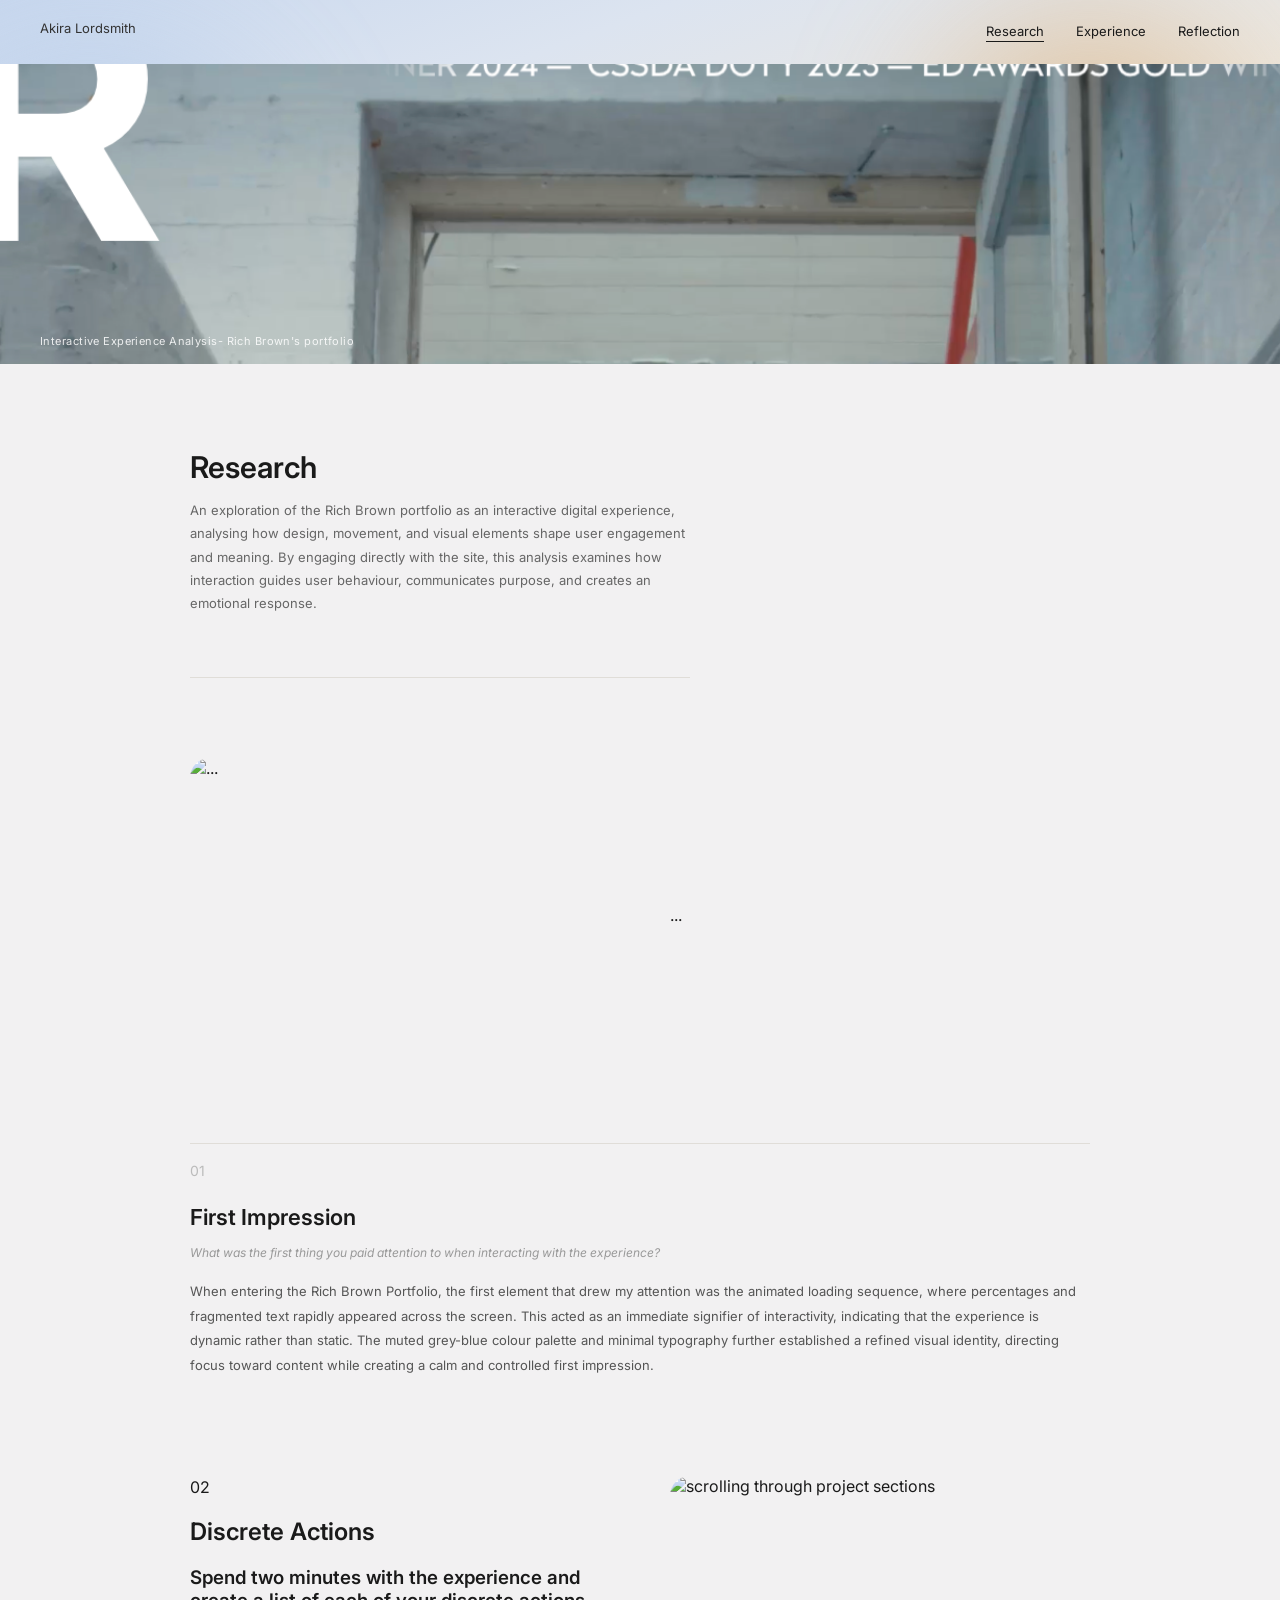
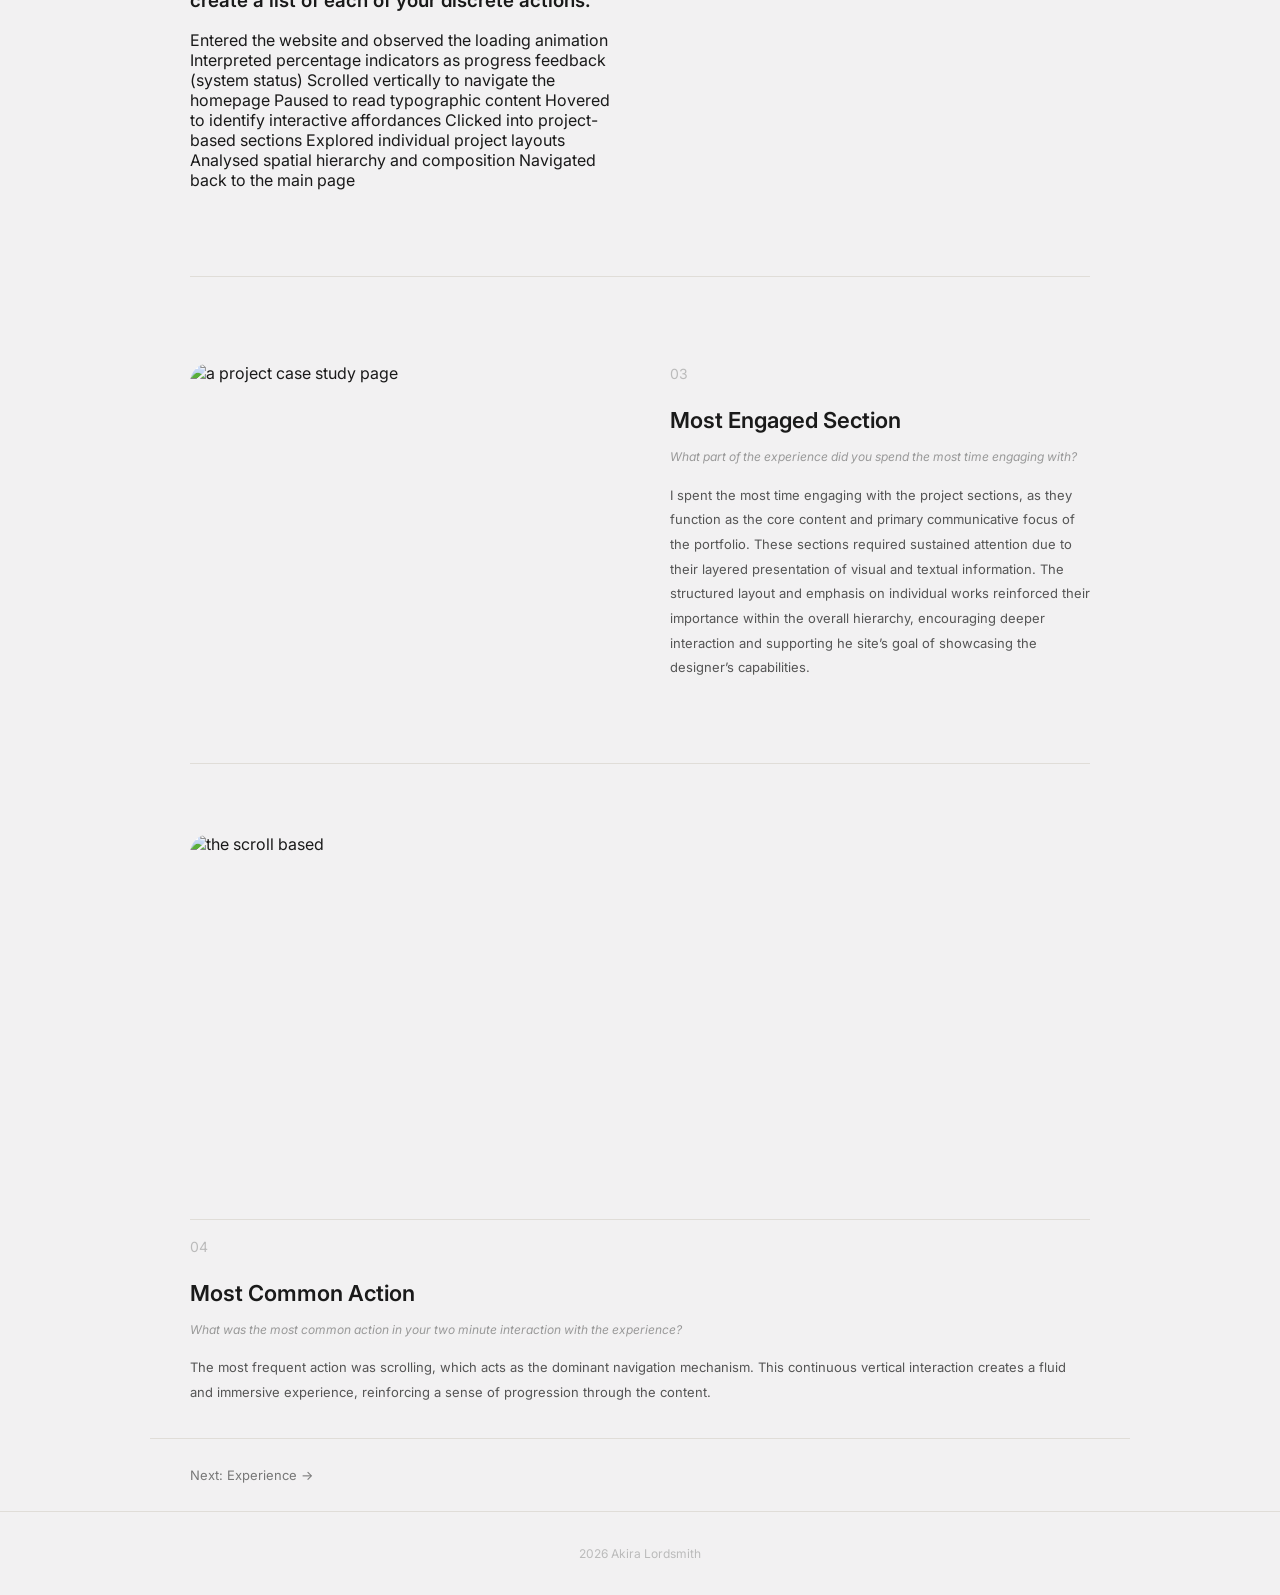
==== richbrown/index.html @ 734f7eae "changessss" ====
<!DOCTYPE html>
<html lang="en">
<head> 
    
    <!-- google font-->
    <link href="https://fonts.googleapis.com/css2?family=Inter:wght@300;400;500;600;700&display=swap" rel="stylesheet">
    <meta charset="UTF-8" />
   <meta name="viewport" content="width=device-width, initial-scale=1.0">
   <title>Research - Interactive Media</title>
   <link rel="stylesheet" href="reset.css" />

    <style>

        body {
    font-family: 'Inter',  sans-serif; 
    background-color: #f2f1f2ef;
    color: #1a1a1a;
    margin: 0;
    padding: 0;
}

h1, h2, h3 { font-weight: 600; }

.site-header{
    position: relative;
    padding: 20px 40px 0 40px ;
    overflow: hidden; 
    background: linear-gradient(
        160deg,
         #c9d8ee 0%, 
         #dce4f0 30%,
         #ede8e0 65%,
         #f2f0ec 100%
         );
}

.orb {
    position: absolute;
    border-radius: 50%;
    filter: blur(80px);
    opacity: 0.55;
    pointer-events: none;
    z-index: 1;
}

.orb-blue {
    width: 340px;
    height: 340px;
    background: #a8c4e8;
    top: 60px;
    left: -80px;
}

.orb-amber {
    width: 300px;
    height: 300px;
    background: #d4a060;
    bottom: 40px; 
    right: 40px;
}

.site-branding {
    font-size: 13px;
    font-weight: 400;
    font-style: normal;
    color: #333;
    position: relative;
    z-index: 3;
}

.site-nav {
    position: absolute;
    top: 20px;
    right: 40px;
    z-index: 3; 
}

.site-nav ul {
    display: flex;
    flex-direction: row;
    list-style: none;
    gap: 32px;
    margin: 0;
    padding: 0;
}

.site-nav a {
    text-decoration: none;
    font-size: 13px;
    font-weight: 400;
    color: #1a1a1a;
    transition: color 0.25s;
}

.site-nav a:hover{
    color: #666
}

.site-nav a.active {
    border-bottom: 1.5px solid #1a1a1a;
    padding-bottom: 2px;
}

.hero-figure {
    position: relative;
    margin: 28px -40px 0 -40px;
    z-index: 2;
}

.hero-image {
    width: 100%;
    height: 300px;
    object-fit: cover;
    object-position: center top;
    display: block;
}

.hero-figure figcaption {
    position: absolute;
    bottom: 16px;
    left: 40px;
    font-size: 11px;
    font-weight: 400;
    color: rgba(255, 255, 255, 0.85);
    letter-spacing: 0.04em;
}

main {
    max-width: 900px;
    margin: 0 auto;
    padding: 60px 40px 20px 40px;
}

.page-intro {
    padding-bottom: 48px;
    border-bottom: 1px solid #e0ddd8;
    margin-bottom: 10px;
    max-width: 500px;
}

.page-intro h1 {
    font-size: 30px;
    font-weight: 600;
    margin-bottom: 14px;
    color: #1a1a1a
}

.page-intro p {
    font-size: 13px;
    line-height: 1.8;
    color: #666;
}


.response-card {
    display: grid;
    grid-template-columns: 1fr 1fr;
    gap: 60px;
    align-items: center;
    padding: 70px 0;
    border-bottom: 1px solid #e0ddd8;
}

.response-card:last-child {
    border-bottom: none;
}

.response-card.reverse .card-figure {
    order: 2;
}

.card-figure {
    margin: 0;
}

.card-figure img {
    width: 100%;
    aspect-ratio: 4/3;
    object-fit: cover;
    border-radius: 20px;
    display: block; 
}

.card-text .q-number {
    font-size: 14px;
    font-weight: 400;
    color: #bbb;
    margin-bottom: 4px;
    display: block;
}

.card-text h2 {
    font-size: 22px;
    font-weight: 600;
    margin-bottom: 10px;
    color: #1a1a1a;
    line-height: 1.3;
}

.card-text .prompt {
    font-size: 12px;
    font-style: italic;
    font-weight: 400;
    color: #999;
    line-height: 1.65;
    margin-bottom: 16px;
}

.card-text p {
    font-size: 13px;
    line-height: 1.9;
    color: #555;
}

.page-nav { 
    max-width: 900px;
    margin: 0 auto;
    padding: 28px 40px;
    display: flex;
    justify-content: space-between;
    align-items: center;
    border-top: 1px solid #e0ddd8;
}

.page-nav a {
    font-size: 13px;
    text-decoration: none;
    color: #777;
    transition: color 0.2s;
}

.page-nav a:hover {
    color: #1a1a1a;
}

footer {
    text-align: center;
    padding: 22px 40px;
    font-size: 12px;
    color: #bbb;
    border-top: 1px solid #e0ddd8;
}


@media (max-width: 640px) {

    .site-header {
        padding: 20px 24px 0 24px;
    }

    .hero-figure {
        margin: 20px -24px 0 -24px;
    }

    .hero-image {
        height: 180px;
    }

    main {
        padding: 40px 24px 20px 24px; 
    }

    .response-card {
        grid-template-columns: 1fr;
        gap: 28px;
        padding: 48px 0;
    }

    .response-card.reverse .card-figure,
    .response-card.reverse .card-text {
        order: unset; 
    }

    .page-nav {
        padding: 24px;
    }

    .site-nav ul {
        gap: 20px;
    }
}

    </style>
</head>
<body>

<!--
  Assignment 1- Interactive Media 
  this pae covers the initial obervational prompt questions 1-4 
  focusing on what was noticed and how the expeience was navigated.
  Shown in the direct observation.
  --> 
<!--<nav> is a semantic element for site-wide 
    navitgation-- site navigation -->
<header class="site-header">

    <div class=" orb orb-blue" aria-hidden="true"></div>
    <div class="orb orb-amber" aria-hidden="true"></div>

    
   <address class="site-branding">Akira Lordsmith</address>
    
<nav class="site-nav" aria-label="main site navigation">
  <ul>
    <li><a href="index.html" class="active">Research</a></li>
    <li><a href="experience.html">Experience</a></li>
    <li><a href="reflection.html">Reflection</a></li>
  </ul>
</nav>

<figure class="hero-figure">
    <img
    src="richbrown-hero.jpg"
    alt="screenshot of rich brown portfolio homepage"
    class="hero-image"
    />

    <figcaption class="hero-caption">Interactive Experience Analysis- Rich Brown's portfolio</figcaption>
    </figure>

</header>

<main>

    <section class="page-intro">
    <h1>Research</h1>
    <p>
       An exploration of the Rich Brown portfolio 
    as an interactive digital experience, analysing how design, movement,
    and visual elements shape user engagement and meaning. By engaging directly
    with the site, this analysis examines how interaction guides user behaviour, 
    communicates purpose, and creates an emotional response.</p> 
    </p>
</section>


<article class="response-card" id="q1">

  <figure class="card-figure">
    <img src="q1-image.jpg" alt="..." />
  </figure>

  <section class="card-text">
    ...
  </section>

</article>

<section class="card-text">
<p class="q-number">01</p>
<h2>First Impression</h2>
<h3 class="prompt">What was the first thing you paid attention to when interacting with the experience?</h3>
    <p>
  When entering the Rich Brown Portfolio, 
        the first element that drew my attention was the animated loading sequence,
        where percentages and fragmented text rapidly appeared across the screen.
        This acted as an immediate signifier of interactivity, indicating that the experience
        is dynamic rather than static. The muted grey-blue colour palette and minimal typography 
        further established a refined visual identity, directing focus toward content while creating a calm and controlled first impression.
    </p>
</section>

</article> 

<article class="response-card reverse" id="q2">

<figure class="card-figure">
    <img
    src="q2-image.jpg"
    alt="scrolling through project sections"
    /> 
</figure>

<section class="card=text">
    <p class="q-number">02</p>
    <h2>Discrete Actions</h2>
    <h3 class="prompt">Spend two minutes with the experience and create a list of
        each of your discrete actions.</h3>
        <p>
         Entered the website and observed the loading animation
Interpreted percentage indicators as progress feedback (system status)
Scrolled vertically to navigate the homepage
Paused to read typographic content
Hovered to identify interactive affordances
Clicked into project-based sections
Explored individual project layouts
Analysed spatial hierarchy and composition
Navigated back to the main page   
        </p>
</section>
</article>

 <article class="response-card" id="q3">
        <figure class="card-figure">
            <img
            src="q3-image.jpg"
            alt="a project case study page"
            />
        </figure>

        <section class="card-text">
            <p class="q-number">03</p>
            <h2>Most Engaged Section</h2>
            <h3 class="prompt">What part of the experience did you 
                spend the most time engaging with?</h3>
            <p> 
                I spent the most time engaging with the project sections, 
                as they function as the core content and primary communicative focus of the portfolio.
                These sections required sustained attention due to their layered presentation of visual 
                and textual information. The structured layout and emphasis on individual works reinforced 
                their importance within the overall hierarchy, encouraging deeper interaction and supporting 
                 he site’s goal of showcasing the designer’s capabilities.
            </p>
        </section>
    </article>

    <article class="response-card reverse" id="q4">
        <figure class="card-figure">
            <img
            src="q4-image.jpg"
            alt="the scroll based"
            />
        </figure>
    </article>


<section class="card-text">
<p class=" q-number">04</p>
<h2>Most Common Action</h2>
<h3 class="prompt">What was the most common action in your 
    two minute interaction with the experience?</h3>
    <p>
        The most frequent action was scrolling,
         which acts as the dominant navigation mechanism. 
         This continuous vertical interaction creates a fluid and immersive experience, 
         reinforcing a sense of progression through the content.
    </p>
</section>
</article>

</main>
<nav class="page-nav" aria-label="page navitgation">
    <a href="experience.html">Next: Experience &rarr;</a>
</nav>

    <footer>
        <p> 2026 Akira Lordsmith </p>
    </footer>
       
</body>
</html>
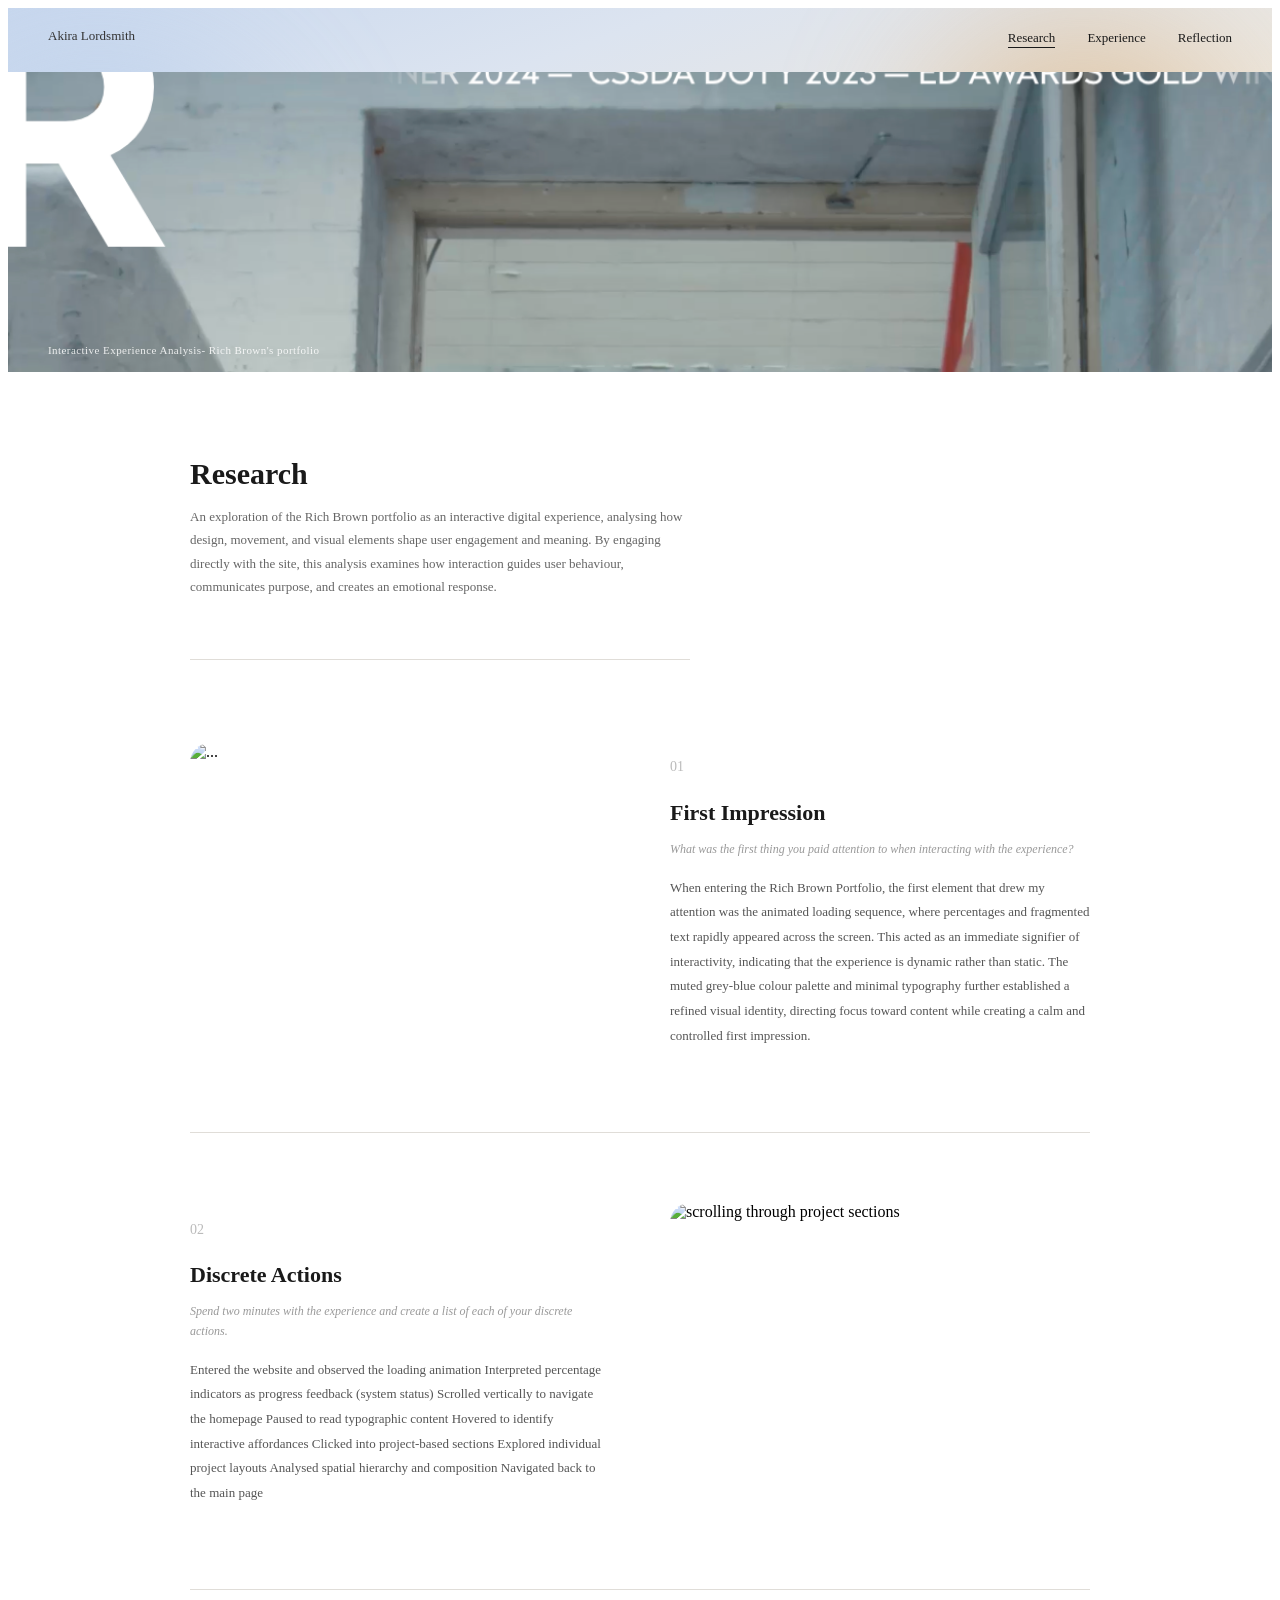
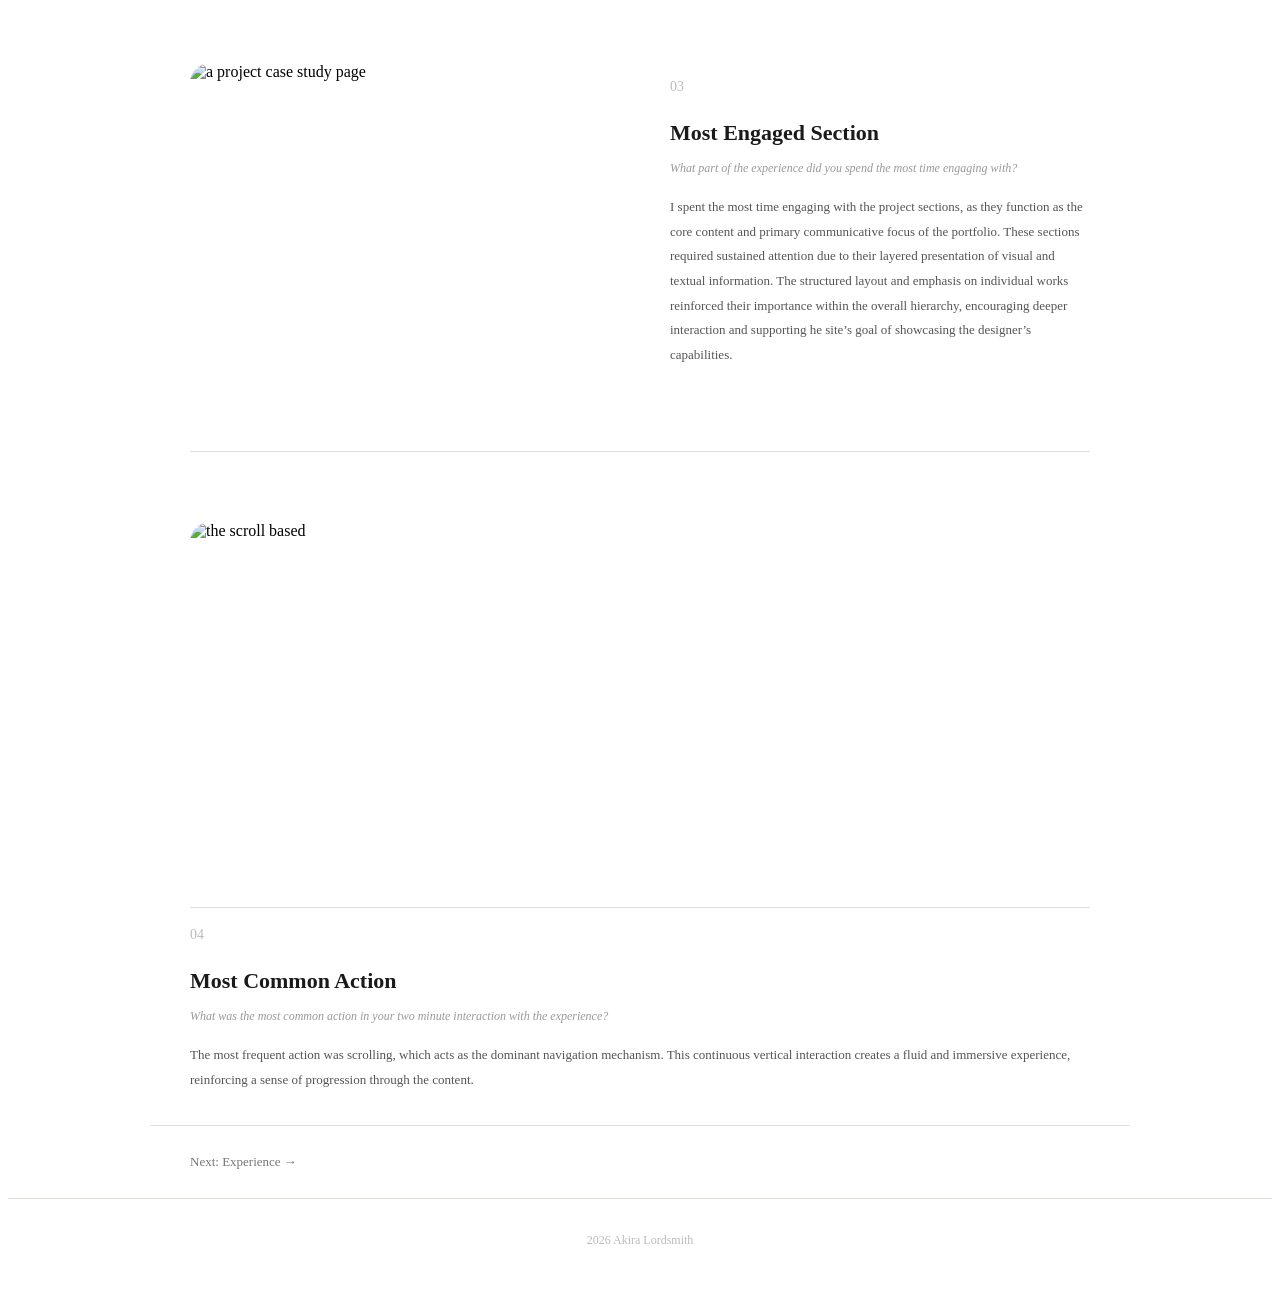
==== commit 980bdab2: "change" ====
--- a/richbrown/index.html
+++ b/richbrown/index.html
@@ -1,289 +1,18 @@
 <!DOCTYPE html>
 <html lang="en">
 <head> 
-    
-    <!-- google font-->
-    <link href="https://fonts.googleapis.com/css2?family=Inter:wght@300;400;500;600;700&display=swap" rel="stylesheet">
-    <meta charset="UTF-8" />
-   <meta name="viewport" content="width=device-width, initial-scale=1.0">
-   <title>Research - Interactive Media</title>
-   <link rel="stylesheet" href="reset.css" />
+  <meta charset="UTF-8">
+  <meta name="viewport" content="width", initial-scale=1.0">
+    <title>Research - Interactive Media</title>
 
-    <style>
+  <!-- Google font : Inter + Roboto -->
+  <link href="https://fonts.googleapis.com/css2?family=Inter:wght@300;400;600&family=Roboto:wght@400;700&display=swap" rel="stylesheet">
 
-        body {
-    font-family: 'Inter',  sans-serif; 
-    background-color: #f2f1f2ef;
-    color: #1a1a1a;
-    margin: 0;
-    padding: 0;
-}
+  <!-- THIS LINKS CSS -->
+  <link rel="stylesheet" href="style.css">
+</head>
 
-h1, h2, h3 { font-weight: 600; }
-
-.site-header{
-    position: relative;
-    padding: 20px 40px 0 40px ;
-    overflow: hidden; 
-    background: linear-gradient(
-        160deg,
-         #c9d8ee 0%, 
-         #dce4f0 30%,
-         #ede8e0 65%,
-         #f2f0ec 100%
-         );
-}
-
-.orb {
-    position: absolute;
-    border-radius: 50%;
-    filter: blur(80px);
-    opacity: 0.55;
-    pointer-events: none;
-    z-index: 1;
-}
-
-.orb-blue {
-    width: 340px;
-    height: 340px;
-    background: #a8c4e8;
-    top: 60px;
-    left: -80px;
-}
-
-.orb-amber {
-    width: 300px;
-    height: 300px;
-    background: #d4a060;
-    bottom: 40px; 
-    right: 40px;
-}
-
-.site-branding {
-    font-size: 13px;
-    font-weight: 400;
-    font-style: normal;
-    color: #333;
-    position: relative;
-    z-index: 3;
-}
-
-.site-nav {
-    position: absolute;
-    top: 20px;
-    right: 40px;
-    z-index: 3; 
-}
-
-.site-nav ul {
-    display: flex;
-    flex-direction: row;
-    list-style: none;
-    gap: 32px;
-    margin: 0;
-    padding: 0;
-}
-
-.site-nav a {
-    text-decoration: none;
-    font-size: 13px;
-    font-weight: 400;
-    color: #1a1a1a;
-    transition: color 0.25s;
-}
-
-.site-nav a:hover{
-    color: #666
-}
-
-.site-nav a.active {
-    border-bottom: 1.5px solid #1a1a1a;
-    padding-bottom: 2px;
-}
-
-.hero-figure {
-    position: relative;
-    margin: 28px -40px 0 -40px;
-    z-index: 2;
-}
-
-.hero-image {
-    width: 100%;
-    height: 300px;
-    object-fit: cover;
-    object-position: center top;
-    display: block;
-}
-
-.hero-figure figcaption {
-    position: absolute;
-    bottom: 16px;
-    left: 40px;
-    font-size: 11px;
-    font-weight: 400;
-    color: rgba(255, 255, 255, 0.85);
-    letter-spacing: 0.04em;
-}
-
-main {
-    max-width: 900px;
-    margin: 0 auto;
-    padding: 60px 40px 20px 40px;
-}
-
-.page-intro {
-    padding-bottom: 48px;
-    border-bottom: 1px solid #e0ddd8;
-    margin-bottom: 10px;
-    max-width: 500px;
-}
-
-.page-intro h1 {
-    font-size: 30px;
-    font-weight: 600;
-    margin-bottom: 14px;
-    color: #1a1a1a
-}
-
-.page-intro p {
-    font-size: 13px;
-    line-height: 1.8;
-    color: #666;
-}
-
-
-.response-card {
-    display: grid;
-    grid-template-columns: 1fr 1fr;
-    gap: 60px;
-    align-items: center;
-    padding: 70px 0;
-    border-bottom: 1px solid #e0ddd8;
-}
-
-.response-card:last-child {
-    border-bottom: none;
-}
-
-.response-card.reverse .card-figure {
-    order: 2;
-}
-
-.card-figure {
-    margin: 0;
-}
-
-.card-figure img {
-    width: 100%;
-    aspect-ratio: 4/3;
-    object-fit: cover;
-    border-radius: 20px;
-    display: block; 
-}
-
-.card-text .q-number {
-    font-size: 14px;
-    font-weight: 400;
-    color: #bbb;
-    margin-bottom: 4px;
-    display: block;
-}
-
-.card-text h2 {
-    font-size: 22px;
-    font-weight: 600;
-    margin-bottom: 10px;
-    color: #1a1a1a;
-    line-height: 1.3;
-}
-
-.card-text .prompt {
-    font-size: 12px;
-    font-style: italic;
-    font-weight: 400;
-    color: #999;
-    line-height: 1.65;
-    margin-bottom: 16px;
-}
-
-.card-text p {
-    font-size: 13px;
-    line-height: 1.9;
-    color: #555;
-}
-
-.page-nav { 
-    max-width: 900px;
-    margin: 0 auto;
-    padding: 28px 40px;
-    display: flex;
-    justify-content: space-between;
-    align-items: center;
-    border-top: 1px solid #e0ddd8;
-}
-
-.page-nav a {
-    font-size: 13px;
-    text-decoration: none;
-    color: #777;
-    transition: color 0.2s;
-}
-
-.page-nav a:hover {
-    color: #1a1a1a;
-}
-
-footer {
-    text-align: center;
-    padding: 22px 40px;
-    font-size: 12px;
-    color: #bbb;
-    border-top: 1px solid #e0ddd8;
-}
-
-
-@media (max-width: 640px) {
-
-    .site-header {
-        padding: 20px 24px 0 24px;
-    }
-
-    .hero-figure {
-        margin: 20px -24px 0 -24px;
-    }
-
-    .hero-image {
-        height: 180px;
-    }
-
-    main {
-        padding: 40px 24px 20px 24px; 
-    }
-
-    .response-card {
-        grid-template-columns: 1fr;
-        gap: 28px;
-        padding: 48px 0;
-    }
-
-    .response-card.reverse .card-figure,
-    .response-card.reverse .card-text {
-        order: unset; 
-    }
-
-    .page-nav {
-        padding: 24px;
-    }
-
-    .site-nav ul {
-        gap: 20px;
-    }
-}
-
-    </style>
-</head>
 <body>
-
 <!--
   Assignment 1- Interactive Media 
   this pae covers the initial obervational prompt questions 1-4 
@@ -321,7 +50,6 @@
 </header>
 
 <main>
-
     <section class="page-intro">
     <h1>Research</h1>
     <p>
@@ -341,12 +69,6 @@
   </figure>
 
   <section class="card-text">
-    ...
-  </section>
-
-</article>
-
-<section class="card-text">
 <p class="q-number">01</p>
 <h2>First Impression</h2>
 <h3 class="prompt">What was the first thing you paid attention to when interacting with the experience?</h3>
@@ -359,11 +81,9 @@
         further established a refined visual identity, directing focus toward content while creating a calm and controlled first impression.
     </p>
 </section>
-
 </article> 
 
 <article class="response-card reverse" id="q2">
-
 <figure class="card-figure">
     <img
     src="q2-image.jpg"
@@ -371,7 +91,7 @@
     /> 
 </figure>
 
-<section class="card=text">
+<section class="card-text">
     <p class="q-number">02</p>
     <h2>Discrete Actions</h2>
     <h3 class="prompt">Spend two minutes with the experience and create a list of
--- a/richbrown/style.css
+++ b/richbrown/style.css
@@ -0,0 +1,272 @@
+ <style>
+
+        body {
+    font-family: 'Inter',  sans-serif; 
+    background-color: #f2f1f2ef;
+    color: #1a1a1a;
+    margin: 0;
+    padding: 0;
+}
+
+h1, h2, h3 { font-weight: 600; }
+
+.site-header{
+    position: relative;
+    padding: 20px 40px 0 40px ;
+    overflow: hidden; 
+    background: linear-gradient(
+        160deg,
+         #c9d8ee 0%, 
+         #dce4f0 30%,
+         #ede8e0 65%,
+         #f2f0ec 100%
+         );
+}
+
+.orb {
+    position: absolute;
+    border-radius: 50%;
+    filter: blur(80px);
+    opacity: 0.55;
+    pointer-events: none;
+    z-index: 1;
+}
+
+.orb-blue {
+    width: 340px;
+    height: 340px;
+    background: #a8c4e8;
+    top: 60px;
+    left: -80px;
+}
+
+.orb-amber {
+    width: 300px;
+    height: 300px;
+    background: #d4a060;
+    bottom: 40px; 
+    right: 40px;
+}
+
+.site-branding {
+    font-size: 13px;
+    font-weight: 400;
+    font-style: normal;
+    color: #333;
+    position: relative;
+    z-index: 3;
+}
+
+.site-nav {
+    position: absolute;
+    top: 20px;
+    right: 40px;
+    z-index: 3; 
+}
+
+.site-nav ul {
+    display: flex;
+    flex-direction: row;
+    list-style: none;
+    gap: 32px;
+    margin: 0;
+    padding: 0;
+}
+
+.site-nav a {
+    text-decoration: none;
+    font-size: 13px;
+    font-weight: 400;
+    color: #1a1a1a;
+    transition: color 0.25s;
+}
+
+.site-nav a:hover{
+    color: #666
+}
+
+.site-nav a.active {
+    border-bottom: 1.5px solid #1a1a1a;
+    padding-bottom: 2px;
+}
+
+.hero-figure {
+    position: relative;
+    margin: 28px -40px 0 -40px;
+    z-index: 2;
+}
+
+.hero-image {
+    width: 100%;
+    height: 300px;
+    object-fit: cover;
+    object-position: center top;
+    display: block;
+}
+
+.hero-figure figcaption {
+    position: absolute;
+    bottom: 16px;
+    left: 40px;
+    font-size: 11px;
+    font-weight: 400;
+    color: rgba(255, 255, 255, 0.85);
+    letter-spacing: 0.04em;
+}
+
+main {
+    max-width: 900px;
+    margin: 0 auto;
+    padding: 60px 40px 20px 40px;
+}
+
+.page-intro {
+    padding-bottom: 48px;
+    border-bottom: 1px solid #e0ddd8;
+    margin-bottom: 10px;
+    max-width: 500px;
+}
+
+.page-intro h1 {
+    font-size: 30px;
+    font-weight: 600;
+    margin-bottom: 14px;
+    color: #1a1a1a
+}
+
+.page-intro p {
+    font-size: 13px;
+    line-height: 1.8;
+    color: #666;
+}
+
+
+.response-card {
+    display: grid;
+    grid-template-columns: 1fr 1fr;
+    gap: 60px;
+    align-items: center;
+    padding: 70px 0;
+    border-bottom: 1px solid #e0ddd8;
+}
+
+.response-card:last-child {
+    border-bottom: none;
+}
+
+.response-card.reverse .card-figure {
+    order: 2;
+}
+
+.card-figure {
+    margin: 0;
+}
+
+.card-figure img {
+    width: 100%;
+    aspect-ratio: 4/3;
+    object-fit: cover;
+    border-radius: 20px;
+    display: block; 
+}
+
+.card-text .q-number {
+    font-size: 14px;
+    font-weight: 400;
+    color: #bbb;
+    margin-bottom: 4px;
+    display: block;
+}
+
+.card-text h2 {
+    font-size: 22px;
+    font-weight: 600;
+    margin-bottom: 10px;
+    color: #1a1a1a;
+    line-height: 1.3;
+}
+
+.card-text .prompt {
+    font-size: 12px;
+    font-style: italic;
+    font-weight: 400;
+    color: #999;
+    line-height: 1.65;
+    margin-bottom: 16px;
+}
+
+.card-text p {
+    font-size: 13px;
+    line-height: 1.9;
+    color: #555;
+}
+
+.page-nav { 
+    max-width: 900px;
+    margin: 0 auto;
+    padding: 28px 40px;
+    display: flex;
+    justify-content: space-between;
+    align-items: center;
+    border-top: 1px solid #e0ddd8;
+}
+
+.page-nav a {
+    font-size: 13px;
+    text-decoration: none;
+    color: #777;
+    transition: color 0.2s;
+}
+
+.page-nav a:hover {
+    color: #1a1a1a;
+}
+
+footer {
+    text-align: center;
+    padding: 22px 40px;
+    font-size: 12px;
+    color: #bbb;
+    border-top: 1px solid #e0ddd8;
+}
+
+
+@media (max-width: 640px) {
+
+    .site-header {
+        padding: 20px 24px 0 24px;
+    }
+
+    .hero-figure {
+        margin: 20px -24px 0 -24px;
+    }
+
+    .hero-image {
+        height: 180px;
+    }
+
+    main {
+        padding: 40px 24px 20px 24px; 
+    }
+
+    .response-card {
+        grid-template-columns: 1fr;
+        gap: 28px;
+        padding: 48px 0;
+    }
+
+    .response-card.reverse .card-figure,
+    .response-card.reverse .card-text {
+        order: unset; 
+    }
+
+    .page-nav {
+        padding: 24px;
+    }
+
+    .site-nav ul {
+        gap: 20px;
+    }
+}
+
+    </style>
